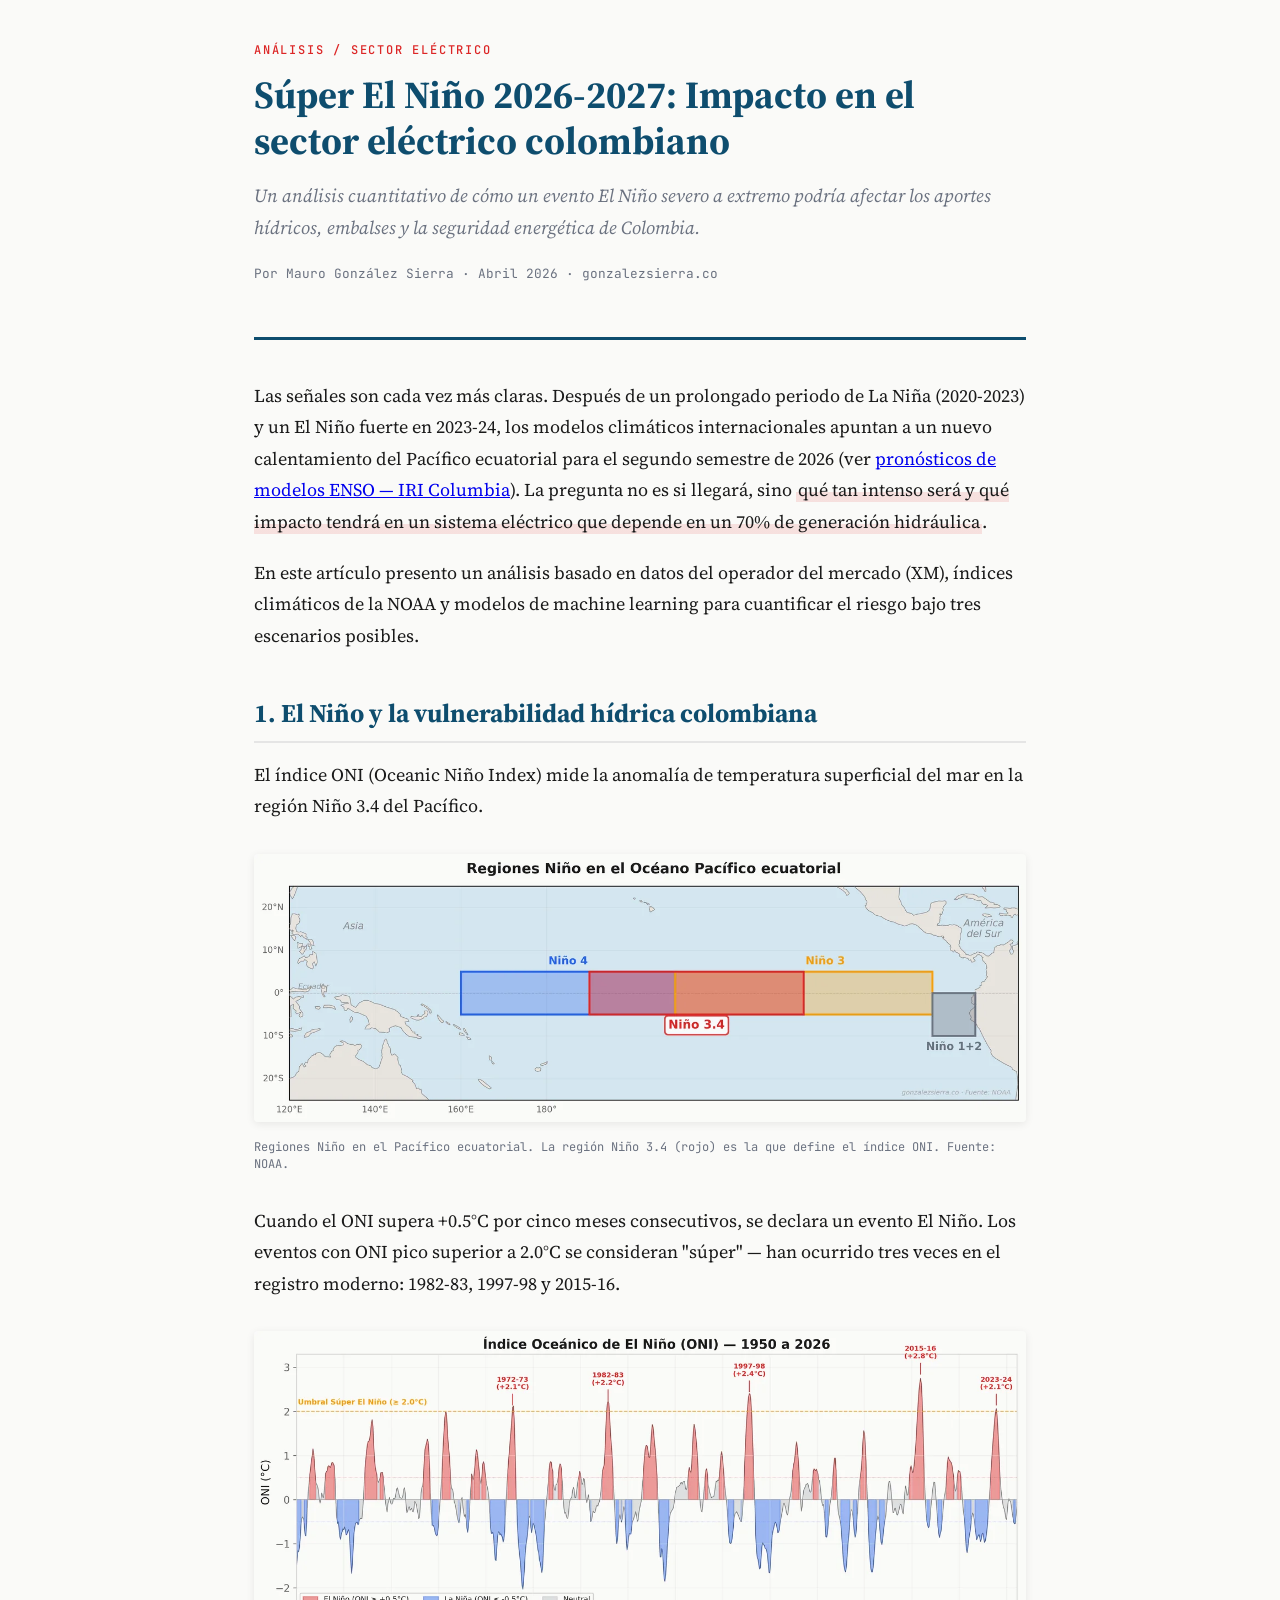
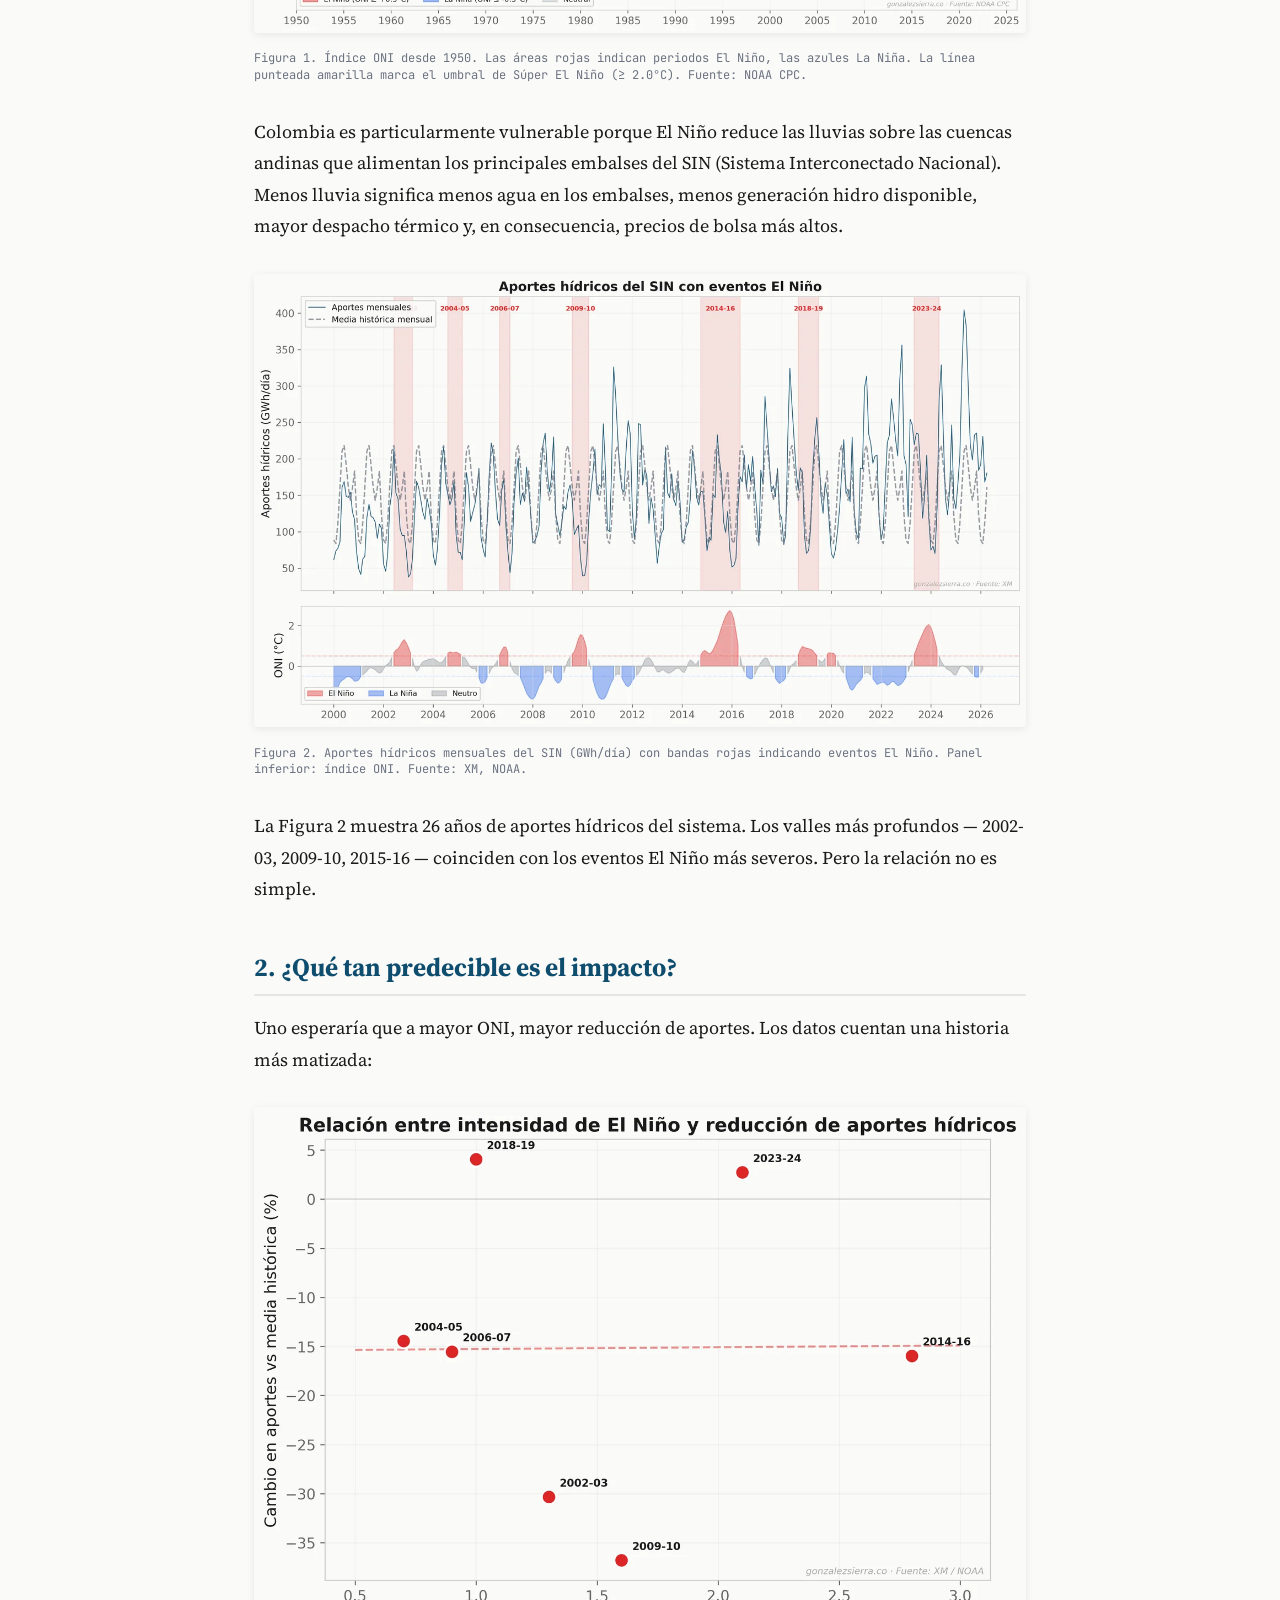
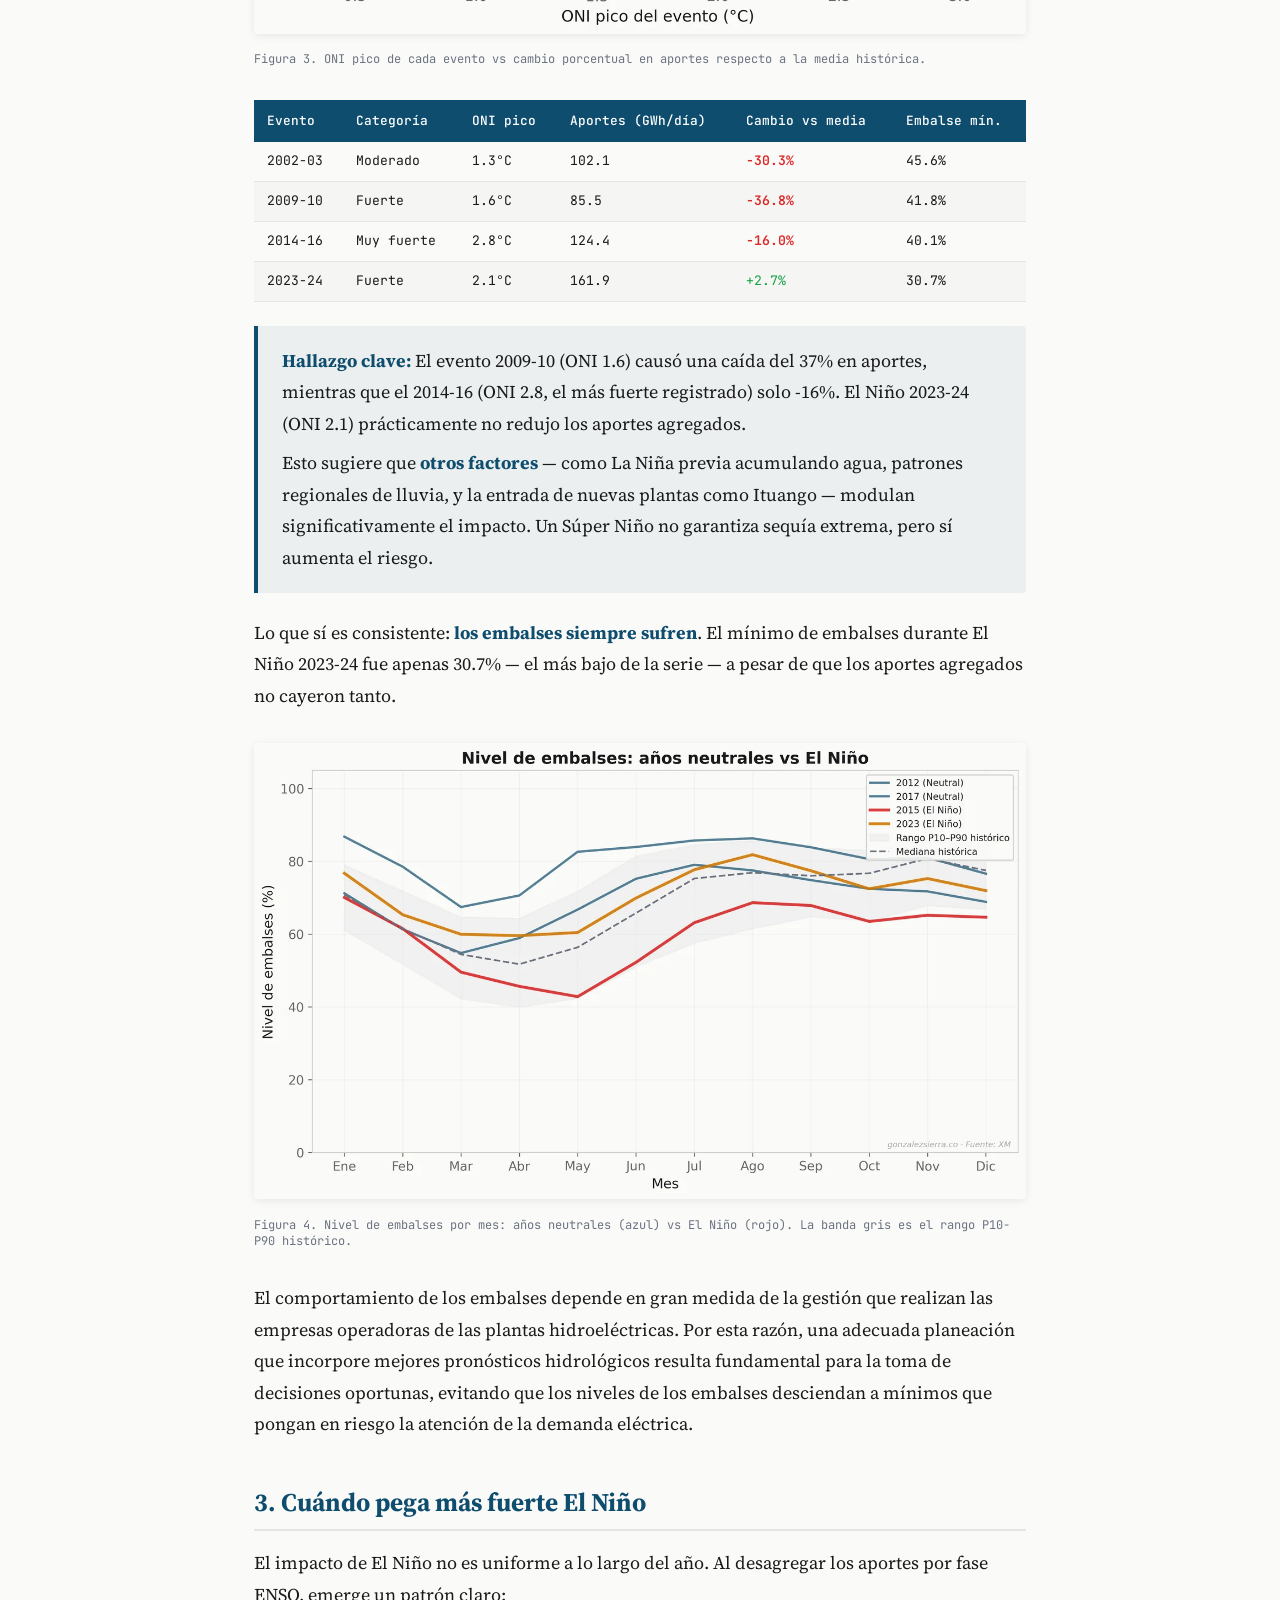
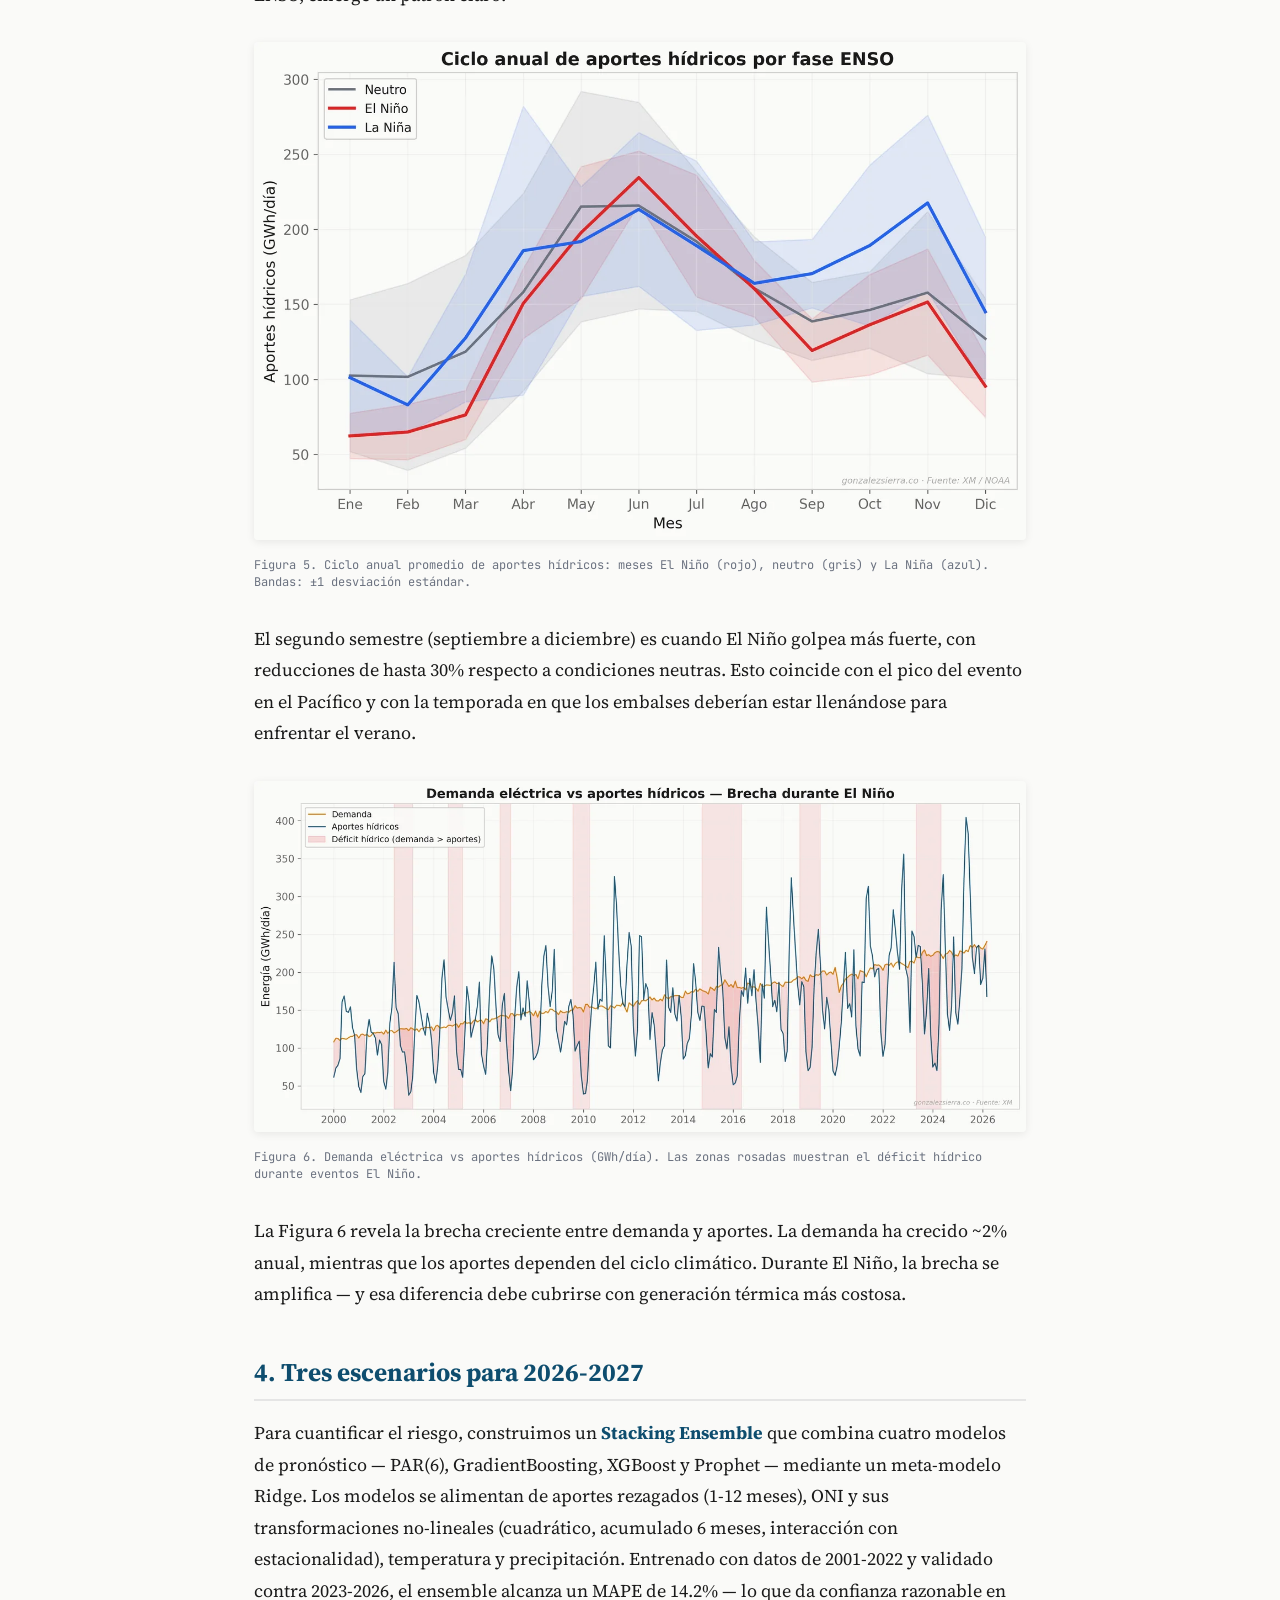
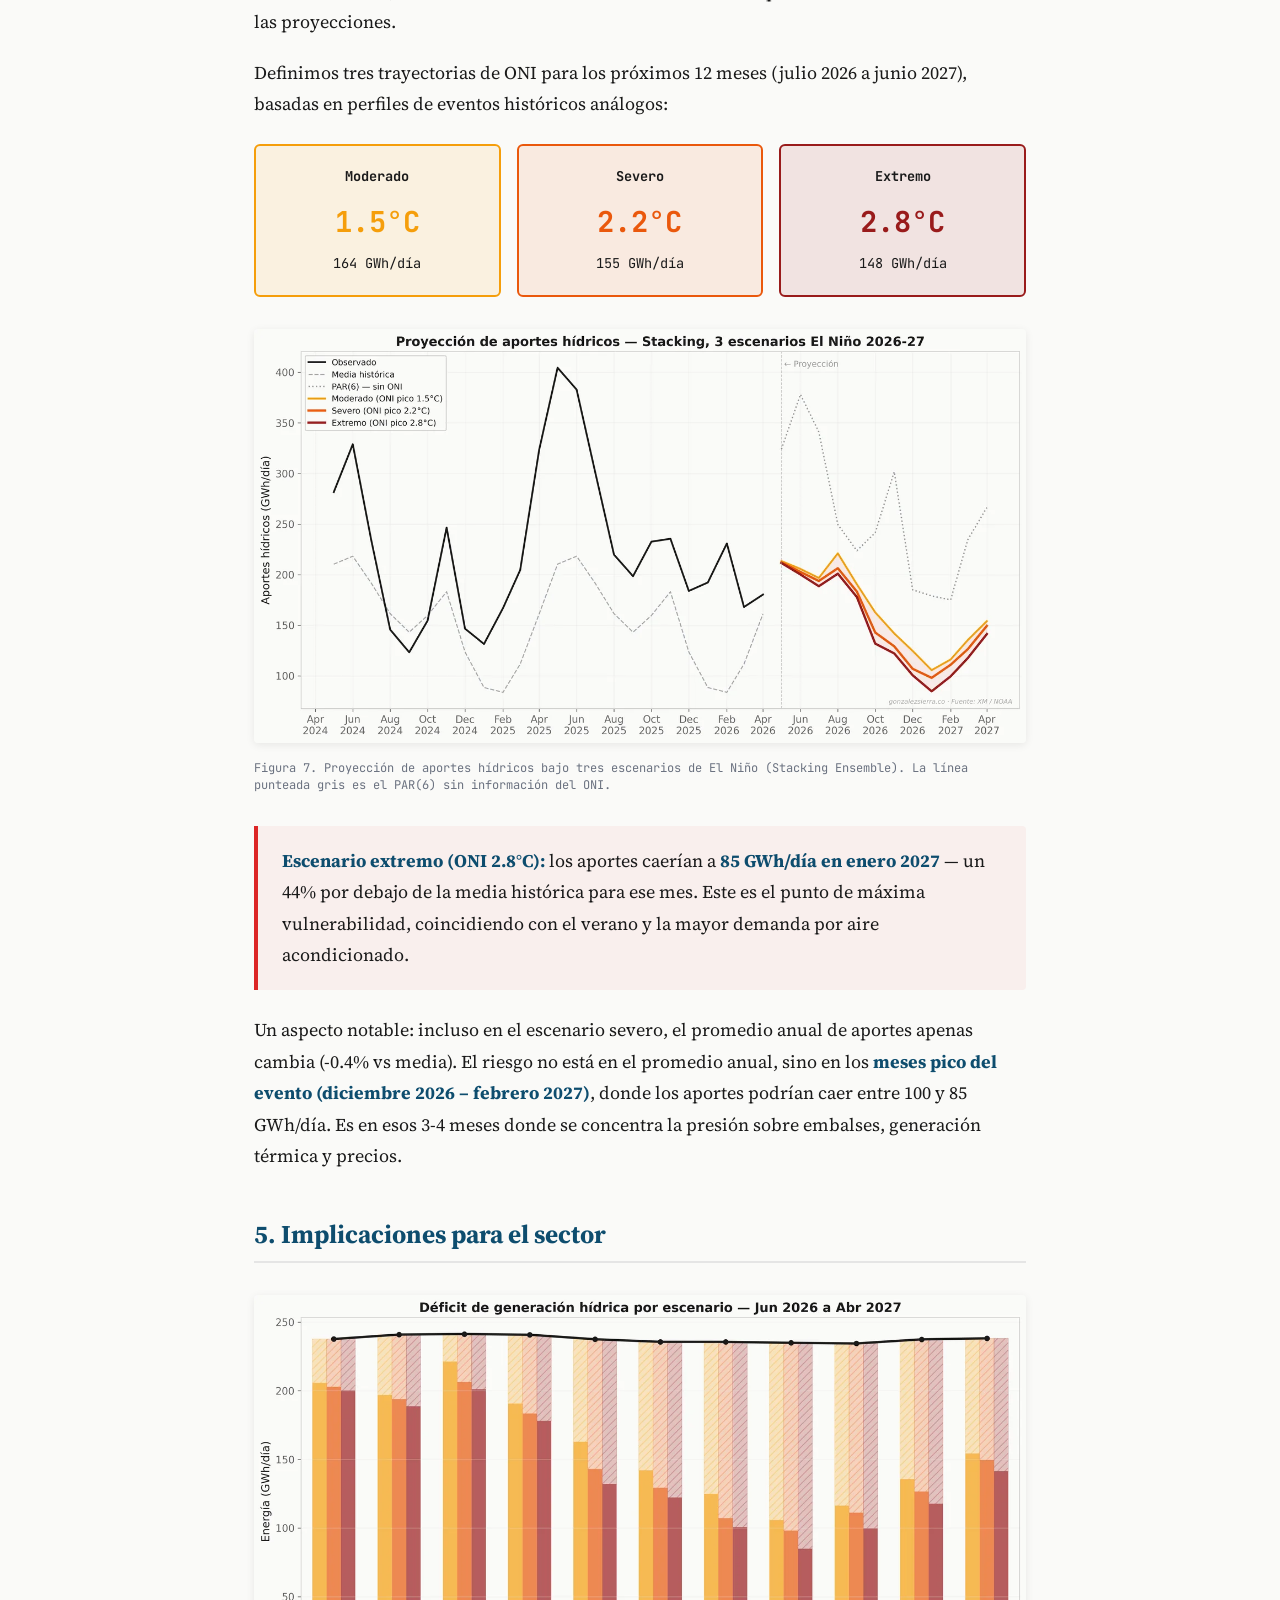
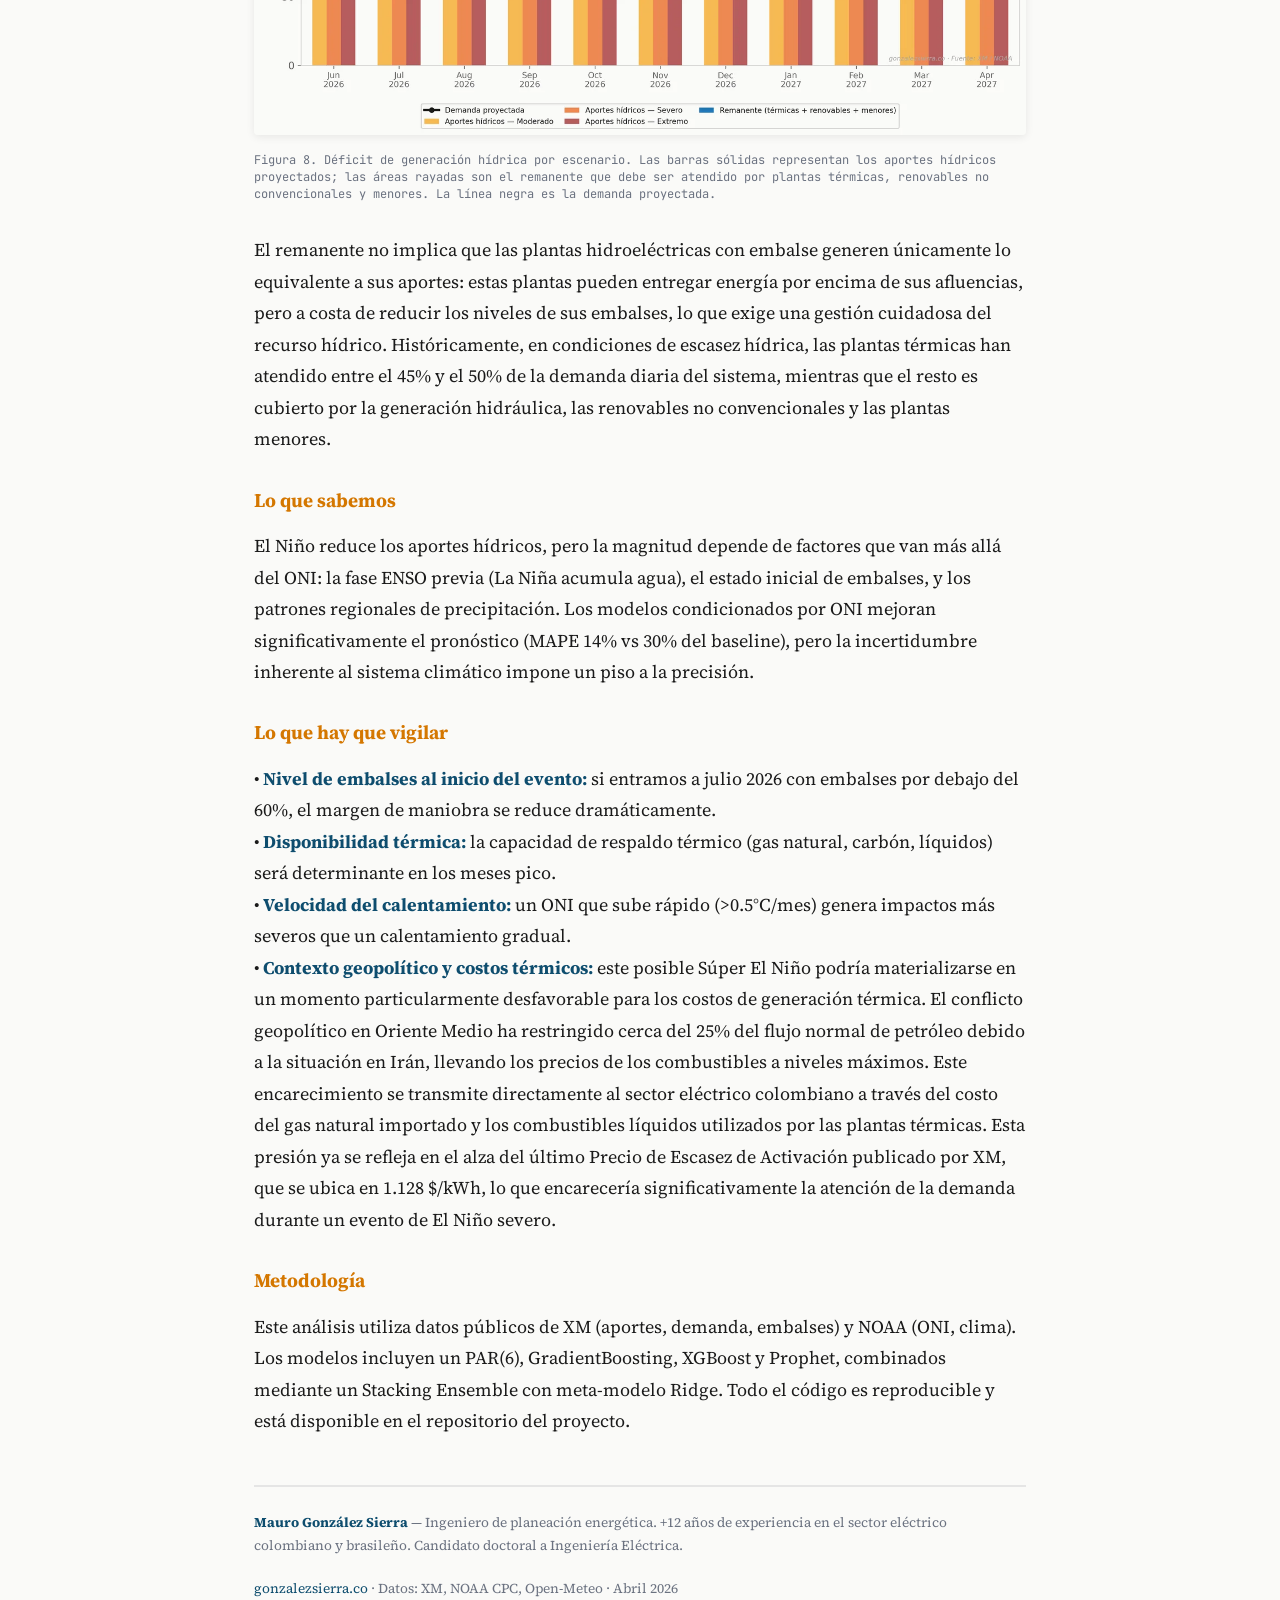
==== estudios/articulo_super_nino_2026.html @ d2aa3b95 "Publicar estudio: Súper El Niño 2026-2027" ====
<!DOCTYPE html>
<html lang="es">
<head>
    <meta charset="UTF-8">
    <meta name="viewport" content="width=device-width, initial-scale=1.0">
    <title>Súper El Niño 2026-2027: Impacto en el sector eléctrico colombiano</title>
    <style>
        @import url('https://fonts.googleapis.com/css2?family=Source+Serif+4:ital,wght@0,400;0,600;0,700;1,400&family=JetBrains+Mono:wght@400;500&display=swap');

        :root {
            --blue: #0e4d6e;
            --orange: #d47700;
            --red-nino: #dc2626;
            --blue-nina: #2563eb;
            --bg: #fafaf8;
            --text: #1a1a1a;
            --gray: #6b7280;
            --light-gray: #e5e5e5;
        }

        * { margin: 0; padding: 0; box-sizing: border-box; }

        body {
            font-family: 'Source Serif 4', Georgia, serif;
            background: var(--bg);
            color: var(--text);
            line-height: 1.75;
            font-size: 18px;
        }

        .container {
            max-width: 820px;
            margin: 0 auto;
            padding: 2rem 1.5rem;
        }

        /* Header */
        .article-header {
            border-bottom: 3px solid var(--blue);
            padding-bottom: 2rem;
            margin-bottom: 2.5rem;
        }

        .article-header .category {
            font-family: 'JetBrains Mono', monospace;
            font-size: 0.75rem;
            text-transform: uppercase;
            letter-spacing: 0.15em;
            color: var(--red-nino);
            font-weight: 500;
        }

        h1 {
            font-size: 2.4rem;
            line-height: 1.2;
            color: var(--blue);
            margin: 0.5rem 0 1rem;
            font-weight: 700;
        }

        .subtitle {
            font-size: 1.15rem;
            color: var(--gray);
            font-style: italic;
        }

        .meta {
            font-family: 'JetBrains Mono', monospace;
            font-size: 0.8rem;
            color: var(--gray);
            margin-top: 1rem;
        }

        /* Content */
        h2 {
            font-size: 1.6rem;
            color: var(--blue);
            margin: 2.5rem 0 1rem;
            padding-bottom: 0.3rem;
            border-bottom: 2px solid var(--light-gray);
        }

        h3 {
            font-size: 1.2rem;
            color: var(--orange);
            margin: 1.8rem 0 0.8rem;
        }

        p { margin-bottom: 1.2rem; }

        strong { color: var(--blue); }

        .highlight {
            background: linear-gradient(to bottom, transparent 60%, rgba(220, 38, 38, 0.12) 60%);
            padding: 0 2px;
        }

        /* Figures */
        .figure {
            margin: 2rem 0;
        }

        .figure img {
            width: 100%;
            border-radius: 4px;
            box-shadow: 0 2px 8px rgba(0,0,0,0.08);
        }

        .figure figcaption {
            font-family: 'JetBrains Mono', monospace;
            font-size: 0.75rem;
            color: var(--gray);
            margin-top: 0.5rem;
            line-height: 1.4;
        }

        /* Tables */
        table {
            width: 100%;
            border-collapse: collapse;
            margin: 1.5rem 0;
            font-size: 0.9rem;
        }

        th {
            background: var(--blue);
            color: white;
            padding: 0.6rem 0.8rem;
            text-align: left;
            font-family: 'JetBrains Mono', monospace;
            font-size: 0.8rem;
            font-weight: 500;
        }

        td {
            padding: 0.5rem 0.8rem;
            border-bottom: 1px solid var(--light-gray);
            font-family: 'JetBrains Mono', monospace;
            font-size: 0.82rem;
        }

        tr:nth-child(even) { background: rgba(0,0,0,0.02); }

        .value-negative { color: var(--red-nino); font-weight: 600; }
        .value-positive { color: #16a34a; }

        /* Callout */
        .callout {
            background: rgba(14, 77, 110, 0.06);
            border-left: 4px solid var(--blue);
            padding: 1.2rem 1.5rem;
            margin: 1.5rem 0;
            border-radius: 0 4px 4px 0;
        }

        .callout-warning {
            background: rgba(220, 38, 38, 0.05);
            border-left-color: var(--red-nino);
        }

        .callout p { margin-bottom: 0.5rem; }
        .callout p:last-child { margin-bottom: 0; }

        /* Model comparison */
        .model-grid {
            display: grid;
            grid-template-columns: 1fr 1fr;
            gap: 1rem;
            margin: 1.5rem 0;
        }

        .model-card {
            background: white;
            border: 1px solid var(--light-gray);
            border-radius: 6px;
            padding: 1rem;
        }

        .model-card h4 {
            font-family: 'JetBrains Mono', monospace;
            font-size: 0.85rem;
            color: var(--blue);
            margin-bottom: 0.3rem;
        }

        .model-card .metric {
            font-family: 'JetBrains Mono', monospace;
            font-size: 1.4rem;
            font-weight: 600;
            color: var(--orange);
        }

        .model-card .label {
            font-size: 0.8rem;
            color: var(--gray);
        }

        /* Scenario cards */
        .scenario-grid {
            display: grid;
            grid-template-columns: 1fr 1fr 1fr;
            gap: 1rem;
            margin: 1.5rem 0;
        }

        .scenario-card {
            border-radius: 6px;
            padding: 1.2rem;
            text-align: center;
        }

        .scenario-card.moderate { background: rgba(245, 158, 11, 0.1); border: 2px solid #f59e0b; }
        .scenario-card.severe { background: rgba(234, 88, 12, 0.1); border: 2px solid #ea580c; }
        .scenario-card.extreme { background: rgba(153, 27, 27, 0.1); border: 2px solid #991b1b; }

        .scenario-card h4 {
            font-family: 'JetBrains Mono', monospace;
            font-size: 0.85rem;
            margin-bottom: 0.5rem;
        }

        .scenario-card .oni {
            font-family: 'JetBrains Mono', monospace;
            font-size: 1.8rem;
            font-weight: 700;
        }

        .scenario-card .impact {
            font-family: 'JetBrains Mono', monospace;
            font-size: 0.85rem;
            margin-top: 0.3rem;
        }

        /* Footer */
        .article-footer {
            margin-top: 3rem;
            padding-top: 1.5rem;
            border-top: 2px solid var(--light-gray);
            font-size: 0.85rem;
            color: var(--gray);
        }

        .article-footer a {
            color: var(--blue);
            text-decoration: none;
        }

        @media (max-width: 600px) {
            h1 { font-size: 1.8rem; }
            .scenario-grid { grid-template-columns: 1fr; }
            .model-grid { grid-template-columns: 1fr; }
        }
    </style>
</head>
<body>
<div class="container">

    <header class="article-header">
        <span class="category">Análisis / Sector Eléctrico</span>
        <h1>Súper El Niño 2026-2027: Impacto en el sector eléctrico colombiano</h1>
        <p class="subtitle">Un análisis cuantitativo de cómo un evento El Niño severo a extremo podría afectar los aportes hídricos, embalses y la seguridad energética de Colombia.</p>
        <p class="meta">Por Mauro González Sierra · Abril 2026 · gonzalezsierra.co</p>
    </header>

    <!-- ============================================ -->
    <!-- INTRO -->
    <!-- ============================================ -->
    <p>Las señales son cada vez más claras. Después de un prolongado periodo de La Niña (2020-2023) y un El Niño fuerte en 2023-24, los modelos climáticos internacionales apuntan a un nuevo calentamiento del Pacífico ecuatorial para el segundo semestre de 2026 (ver <a href="https://iri.columbia.edu/our-expertise/climate/forecasts/enso/current/" target="_blank">pronósticos de modelos ENSO — IRI Columbia</a>). La pregunta no es si llegará, sino <span class="highlight">qué tan intenso será y qué impacto tendrá en un sistema eléctrico que depende en un 70% de generación hidráulica</span>.</p>

    <p>En este artículo presento un análisis basado en datos del operador del mercado (XM), índices climáticos de la NOAA y modelos de machine learning para cuantificar el riesgo bajo tres escenarios posibles.</p>

    <!-- ============================================ -->
    <!-- SECTION 1: CONTEXT -->
    <!-- ============================================ -->
    <h2>1. El Niño y la vulnerabilidad hídrica colombiana</h2>

    <p>El índice ONI (Oceanic Niño Index) mide la anomalía de temperatura superficial del mar en la región Niño 3.4 del Pacífico.</p>

    <figure class="figure">
        <img src="assets_supernino/web/fig_nino_regions.webp" alt="Regiones Niño en el Océano Pacífico ecuatorial">
        <figcaption>Regiones Niño en el Pacífico ecuatorial. La región Niño 3.4 (rojo) es la que define el índice ONI. Fuente: NOAA.</figcaption>
    </figure>

    <p>Cuando el ONI supera +0.5°C por cinco meses consecutivos, se declara un evento El Niño. Los eventos con ONI pico superior a 2.0°C se consideran "súper" — han ocurrido tres veces en el registro moderno: 1982-83, 1997-98 y 2015-16.</p>

    <figure class="figure">
        <img src="assets_supernino/web/fig00_oni_historico.webp" alt="Índice Oceánico de El Niño (ONI) — 1950 a 2026">
        <figcaption>Figura 1. Índice ONI desde 1950. Las áreas rojas indican periodos El Niño, las azules La Niña. La línea punteada amarilla marca el umbral de Súper El Niño (≥ 2.0°C). Fuente: NOAA CPC.</figcaption>
    </figure>

    <p>Colombia es particularmente vulnerable porque El Niño reduce las lluvias sobre las cuencas andinas que alimentan los principales embalses del SIN (Sistema Interconectado Nacional). Menos lluvia significa menos agua en los embalses, menos generación hidro disponible, mayor despacho térmico y, en consecuencia, precios de bolsa más altos.</p>

    <figure class="figure">
        <img src="assets_supernino/web/fig01_aportes_con_nino.webp" alt="Aportes hídricos del SIN con eventos El Niño">
        <figcaption>Figura 2. Aportes hídricos mensuales del SIN (GWh/día) con bandas rojas indicando eventos El Niño. Panel inferior: índice ONI. Fuente: XM, NOAA.</figcaption>
    </figure>

    <p>La Figura 2 muestra 26 años de aportes hídricos del sistema. Los valles más profundos — 2002-03, 2009-10, 2015-16 — coinciden con los eventos El Niño más severos. Pero la relación no es simple.</p>

    <!-- ============================================ -->
    <!-- SECTION 2: HISTORICAL ANALYSIS -->
    <!-- ============================================ -->
    <h2>2. ¿Qué tan predecible es el impacto?</h2>

    <p>Uno esperaría que a mayor ONI, mayor reducción de aportes. Los datos cuentan una historia más matizada:</p>

    <figure class="figure">
        <img src="assets_supernino/web/fig02_scatter_oni_vs_aportes.webp" alt="Relación ONI vs aportes hídricos">
        <figcaption>Figura 3. ONI pico de cada evento vs cambio porcentual en aportes respecto a la media histórica.</figcaption>
    </figure>

    <table>
        <thead>
            <tr>
                <th>Evento</th>
                <th>Categoría</th>
                <th>ONI pico</th>
                <th>Aportes (GWh/día)</th>
                <th>Cambio vs media</th>
                <th>Embalse mín.</th>
            </tr>
        </thead>
        <tbody>
            <tr><td>2002-03</td><td>Moderado</td><td>1.3°C</td><td>102.1</td><td class="value-negative">-30.3%</td><td>45.6%</td></tr>
            <tr><td>2009-10</td><td>Fuerte</td><td>1.6°C</td><td>85.5</td><td class="value-negative">-36.8%</td><td>41.8%</td></tr>
            <tr><td>2014-16</td><td>Muy fuerte</td><td>2.8°C</td><td>124.4</td><td class="value-negative">-16.0%</td><td>40.1%</td></tr>
            <tr><td>2023-24</td><td>Fuerte</td><td>2.1°C</td><td>161.9</td><td class="value-positive">+2.7%</td><td>30.7%</td></tr>
        </tbody>
    </table>

    <div class="callout">
        <p><strong>Hallazgo clave:</strong> El evento 2009-10 (ONI 1.6) causó una caída del 37% en aportes, mientras que el 2014-16 (ONI 2.8, el más fuerte registrado) solo -16%. El Niño 2023-24 (ONI 2.1) prácticamente no redujo los aportes agregados.</p>
        <p>Esto sugiere que <strong>otros factores</strong> — como La Niña previa acumulando agua, patrones regionales de lluvia, y la entrada de nuevas plantas como Ituango — modulan significativamente el impacto. Un Súper Niño no garantiza sequía extrema, pero sí aumenta el riesgo.</p>
    </div>

    <p>Lo que sí es consistente: <strong>los embalses siempre sufren</strong>. El mínimo de embalses durante El Niño 2023-24 fue apenas 30.7% — el más bajo de la serie — a pesar de que los aportes agregados no cayeron tanto.</p>

    <figure class="figure">
        <img src="assets_supernino/web/fig03_embalses_comparados.webp" alt="Embalses: años neutrales vs El Niño">
        <figcaption>Figura 4. Nivel de embalses por mes: años neutrales (azul) vs El Niño (rojo). La banda gris es el rango P10-P90 histórico.</figcaption>
    </figure>

    <p>El comportamiento de los embalses depende en gran medida de la gestión que realizan las empresas operadoras de las plantas hidroeléctricas. Por esta razón, una adecuada planeación que incorpore mejores pronósticos hidrológicos resulta fundamental para la toma de decisiones oportunas, evitando que los niveles de los embalses desciendan a mínimos que pongan en riesgo la atención de la demanda eléctrica.</p>

    <!-- ============================================ -->
    <!-- SECTION 3: SEASONALITY -->
    <!-- ============================================ -->
    <h2>3. Cuándo pega más fuerte El Niño</h2>

    <p>El impacto de El Niño no es uniforme a lo largo del año. Al desagregar los aportes por fase ENSO, emerge un patrón claro:</p>

    <figure class="figure">
        <img src="assets_supernino/web/fig05_ciclo_anual_aportes.webp" alt="Ciclo anual de aportes por fase ENSO">
        <figcaption>Figura 5. Ciclo anual promedio de aportes hídricos: meses El Niño (rojo), neutro (gris) y La Niña (azul). Bandas: ±1 desviación estándar.</figcaption>
    </figure>

    <p>El segundo semestre (septiembre a diciembre) es cuando El Niño golpea más fuerte, con reducciones de hasta 30% respecto a condiciones neutras. Esto coincide con el pico del evento en el Pacífico y con la temporada en que los embalses deberían estar llenándose para enfrentar el verano.</p>

    <figure class="figure">
        <img src="assets_supernino/web/fig04_demanda_vs_aportes.webp" alt="Demanda vs aportes hídricos">
        <figcaption>Figura 6. Demanda eléctrica vs aportes hídricos (GWh/día). Las zonas rosadas muestran el déficit hídrico durante eventos El Niño.</figcaption>
    </figure>

    <p>La Figura 6 revela la brecha creciente entre demanda y aportes. La demanda ha crecido ~2% anual, mientras que los aportes dependen del ciclo climático. Durante El Niño, la brecha se amplifica — y esa diferencia debe cubrirse con generación térmica más costosa.</p>

    <!-- ============================================ -->
    <!-- SECTION 4: SCENARIOS -->
    <!-- ============================================ -->
    <h2>4. Tres escenarios para 2026-2027</h2>

    <p>Para cuantificar el riesgo, construimos un <strong>Stacking Ensemble</strong> que combina cuatro modelos de pronóstico — PAR(6), GradientBoosting, XGBoost y Prophet — mediante un meta-modelo Ridge. Los modelos se alimentan de aportes rezagados (1-12 meses), ONI y sus transformaciones no-lineales (cuadrático, acumulado 6 meses, interacción con estacionalidad), temperatura y precipitación. Entrenado con datos de 2001-2022 y validado contra 2023-2026, el ensemble alcanza un MAPE de 14.2% — lo que da confianza razonable en las proyecciones.</p>

    <p>Definimos tres trayectorias de ONI para los próximos 12 meses (julio 2026 a junio 2027), basadas en perfiles de eventos históricos análogos:</p>

    <div class="scenario-grid">
        <div class="scenario-card moderate">
            <h4>Moderado</h4>
            <div class="oni" style="color: #f59e0b;">1.5°C</div>
            <div class="impact">164 GWh/día</div>
        </div>
        <div class="scenario-card severe">
            <h4>Severo</h4>
            <div class="oni" style="color: #ea580c;">2.2°C</div>
            <div class="impact">155 GWh/día</div>
        </div>
        <div class="scenario-card extreme">
            <h4>Extremo</h4>
            <div class="oni" style="color: #991b1b;">2.8°C</div>
            <div class="impact">148 GWh/día</div>
        </div>
    </div>

    <figure class="figure">
        <img src="assets_supernino/web/fig07_proyeccion_caudales.webp" alt="Proyección de caudales por escenario">
        <figcaption>Figura 7. Proyección de aportes hídricos bajo tres escenarios de El Niño (Stacking Ensemble). La línea punteada gris es el PAR(6) sin información del ONI.</figcaption>
    </figure>

    <div class="callout callout-warning">
        <p><strong>Escenario extremo (ONI 2.8°C):</strong> los aportes caerían a <strong>85 GWh/día en enero 2027</strong> — un 44% por debajo de la media histórica para ese mes. Este es el punto de máxima vulnerabilidad, coincidiendo con el verano y la mayor demanda por aire acondicionado.</p>
    </div>

    <p>Un aspecto notable: incluso en el escenario severo, el promedio anual de aportes apenas cambia (-0.4% vs media). El riesgo no está en el promedio anual, sino en los <strong>meses pico del evento (diciembre 2026 – febrero 2027)</strong>, donde los aportes podrían caer entre 100 y 85 GWh/día. Es en esos 3-4 meses donde se concentra la presión sobre embalses, generación térmica y precios.</p>

    <!-- ============================================ -->
    <!-- SECTION 5: CONCLUSIONS -->
    <!-- ============================================ -->
    <h2>5. Implicaciones para el sector</h2>

    <figure class="figure">
        <img src="assets_supernino/web/fig08_deficit_hidrico.webp" alt="Déficit de generación hídrica por escenario">
        <figcaption>Figura 8. Déficit de generación hídrica por escenario. Las barras sólidas representan los aportes hídricos proyectados; las áreas rayadas son el remanente que debe ser atendido por plantas térmicas, renovables no convencionales y menores. La línea negra es la demanda proyectada.</figcaption>
    </figure>

    <p>El remanente no implica que las plantas hidroeléctricas con embalse generen únicamente lo equivalente a sus aportes: estas plantas pueden entregar energía por encima de sus afluencias, pero a costa de reducir los niveles de sus embalses, lo que exige una gestión cuidadosa del recurso hídrico. Históricamente, en condiciones de escasez hídrica, las plantas térmicas han atendido entre el 45% y el 50% de la demanda diaria del sistema, mientras que el resto es cubierto por la generación hidráulica, las renovables no convencionales y las plantas menores.</p>

    <h3>Lo que sabemos</h3>
    <p>El Niño reduce los aportes hídricos, pero la magnitud depende de factores que van más allá del ONI: la fase ENSO previa (La Niña acumula agua), el estado inicial de embalses, y los patrones regionales de precipitación. Los modelos condicionados por ONI mejoran significativamente el pronóstico (MAPE 14% vs 30% del baseline), pero la incertidumbre inherente al sistema climático impone un piso a la precisión.</p>

    <h3>Lo que hay que vigilar</h3>
    <p>• <strong>Nivel de embalses al inicio del evento:</strong> si entramos a julio 2026 con embalses por debajo del 60%, el margen de maniobra se reduce dramáticamente.<br>
    • <strong>Disponibilidad térmica:</strong> la capacidad de respaldo térmico (gas natural, carbón, líquidos) será determinante en los meses pico.<br>
    • <strong>Velocidad del calentamiento:</strong> un ONI que sube rápido (>0.5°C/mes) genera impactos más severos que un calentamiento gradual.<br>
    • <strong>Contexto geopolítico y costos térmicos:</strong> este posible Súper El Niño podría materializarse en un momento particularmente desfavorable para los costos de generación térmica. El conflicto geopolítico en Oriente Medio ha restringido cerca del 25% del flujo normal de petróleo debido a la situación en Irán, llevando los precios de los combustibles a niveles máximos. Este encarecimiento se transmite directamente al sector eléctrico colombiano a través del costo del gas natural importado y los combustibles líquidos utilizados por las plantas térmicas. Esta presión ya se refleja en el alza del último Precio de Escasez de Activación publicado por XM, que se ubica en 1.128 $/kWh, lo que encarecería significativamente la atención de la demanda durante un evento de El Niño severo.</p>

    <h3>Metodología</h3>
    <p>Este análisis utiliza datos públicos de XM (aportes, demanda, embalses) y NOAA (ONI, clima). Los modelos incluyen un PAR(6), GradientBoosting, XGBoost y Prophet, combinados mediante un Stacking Ensemble con meta-modelo Ridge. Todo el código es reproducible y está disponible en el repositorio del proyecto.</p>

    <!-- ============================================ -->
    <!-- FOOTER -->
    <!-- ============================================ -->
    <footer class="article-footer">
        <p><strong>Mauro González Sierra</strong> — Ingeniero de planeación energética. +12 años de experiencia en el sector eléctrico colombiano y brasileño. Candidato doctoral a Ingeniería Eléctrica.</p>
        <p style="margin-top: 0.8rem;"><a href="https://gonzalezsierra.co">gonzalezsierra.co</a> · Datos: XM, NOAA CPC, Open-Meteo · Abril 2026</p>
    </footer>

</div>
</body>
</html>
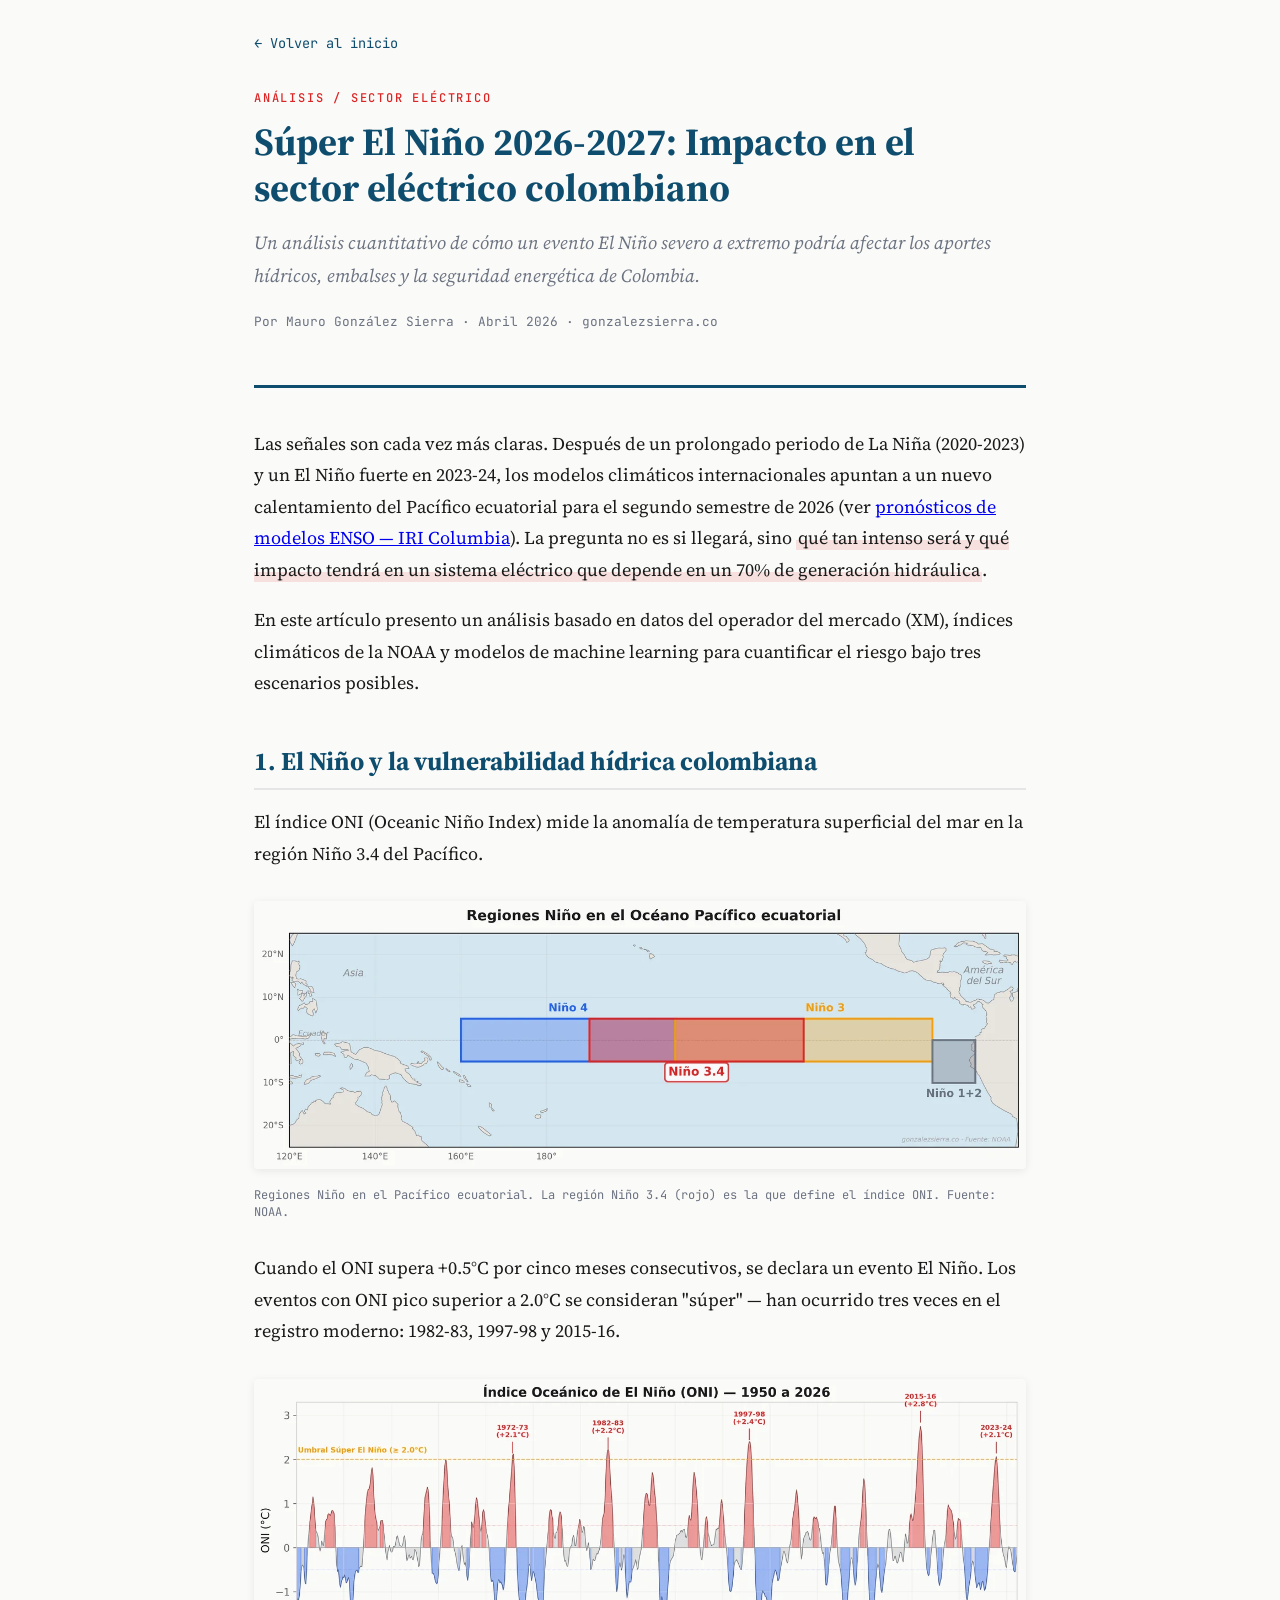
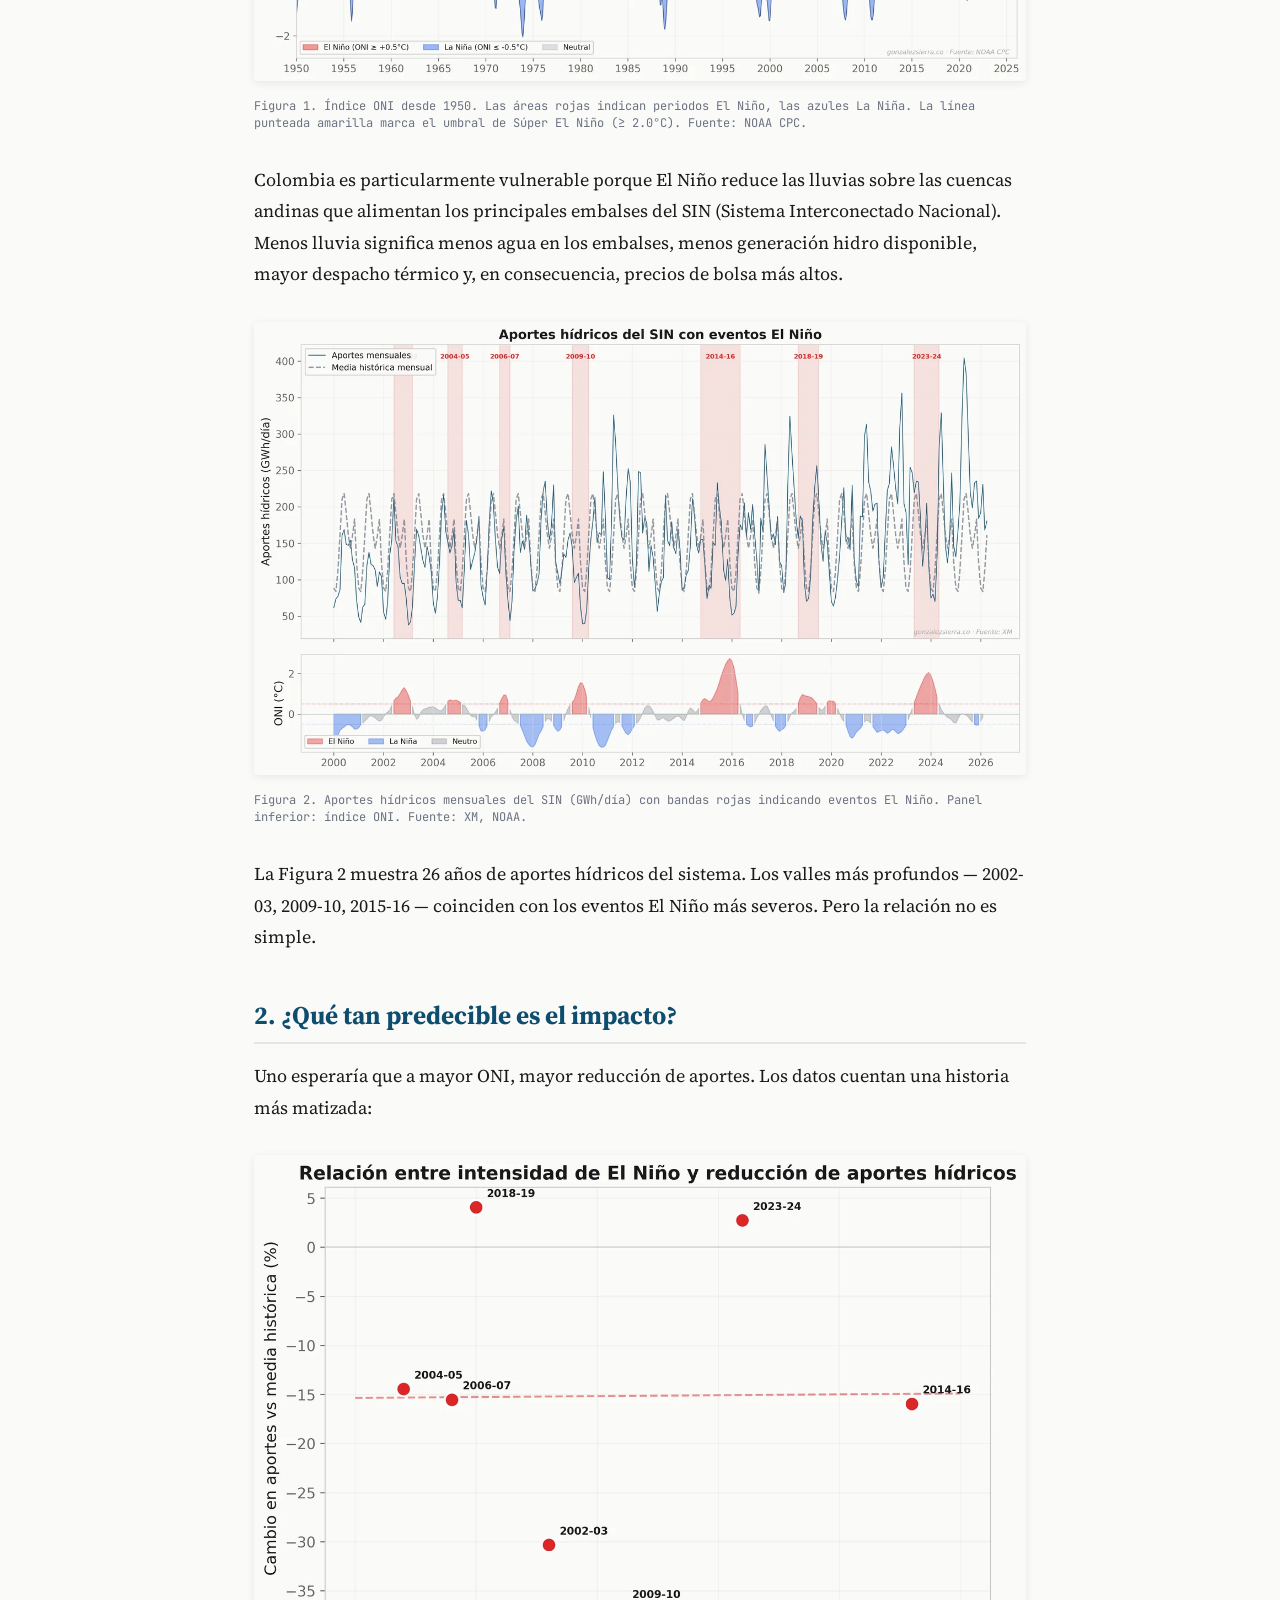
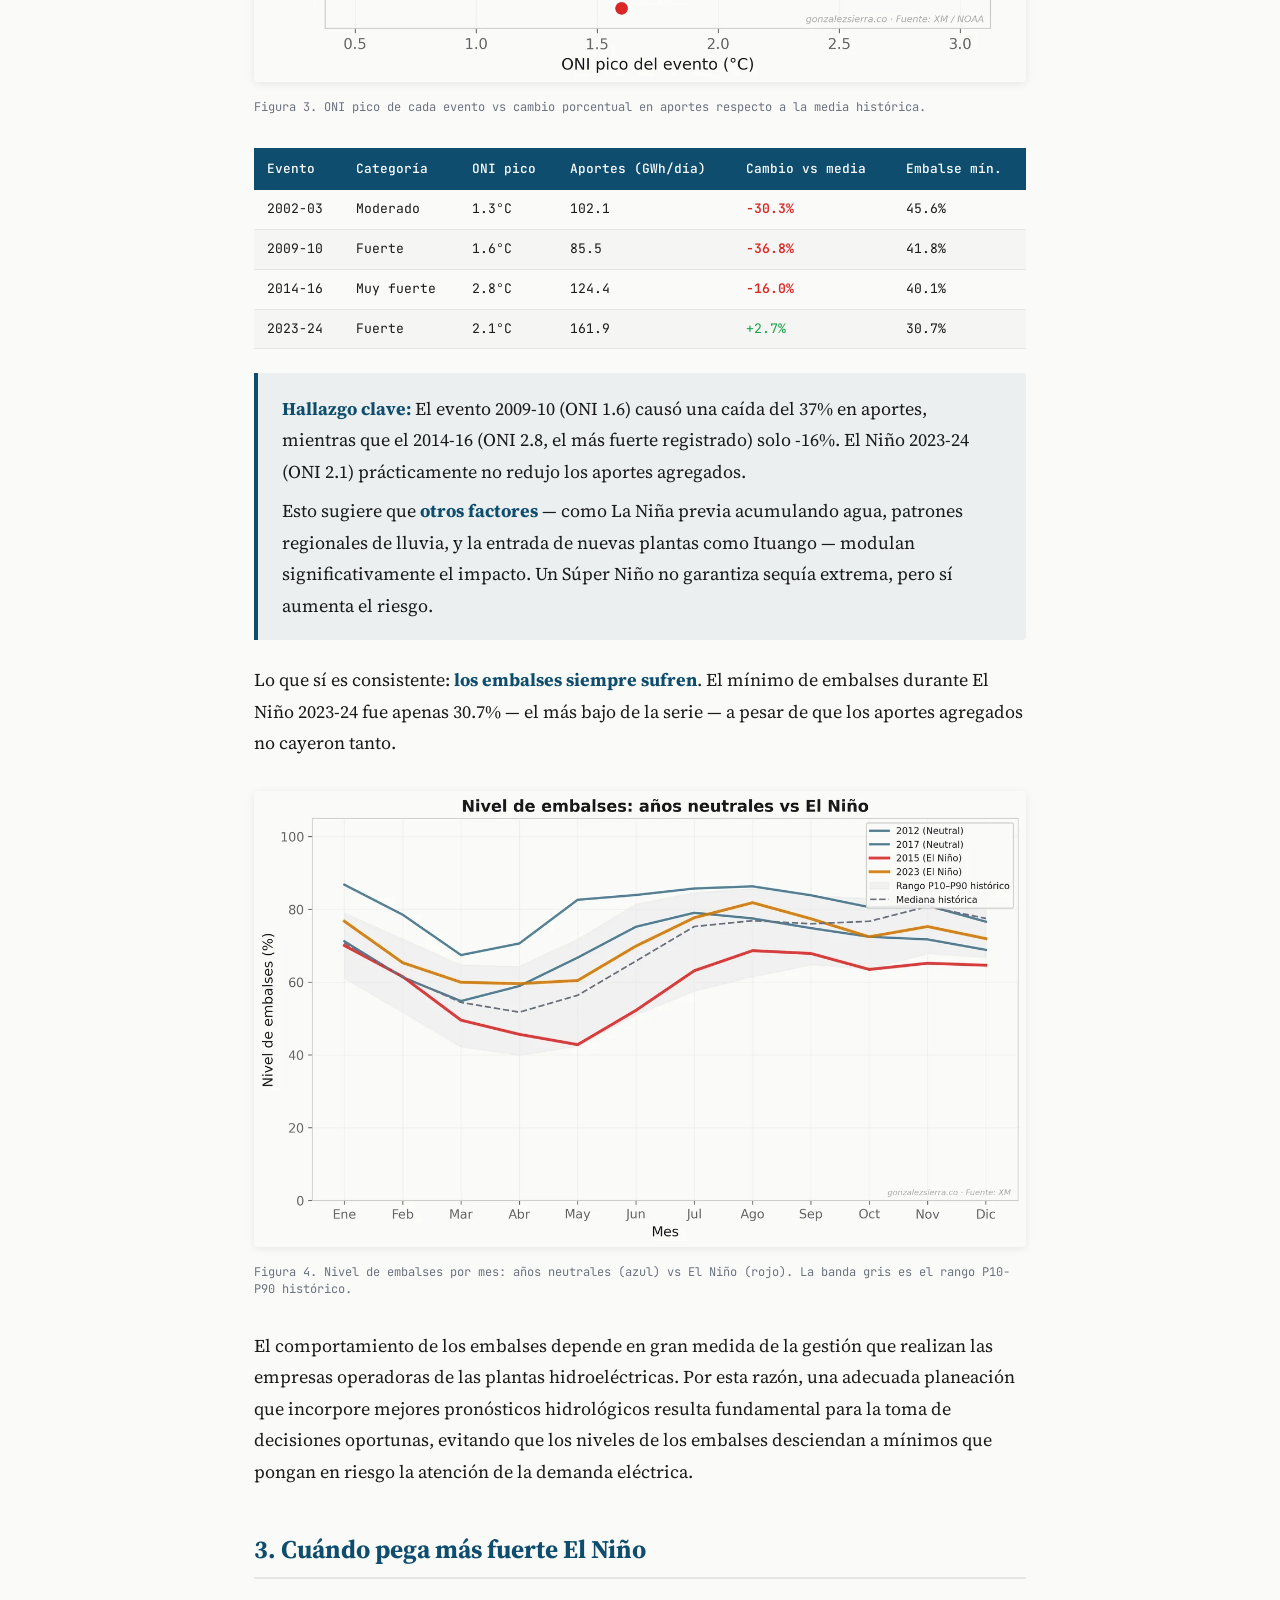
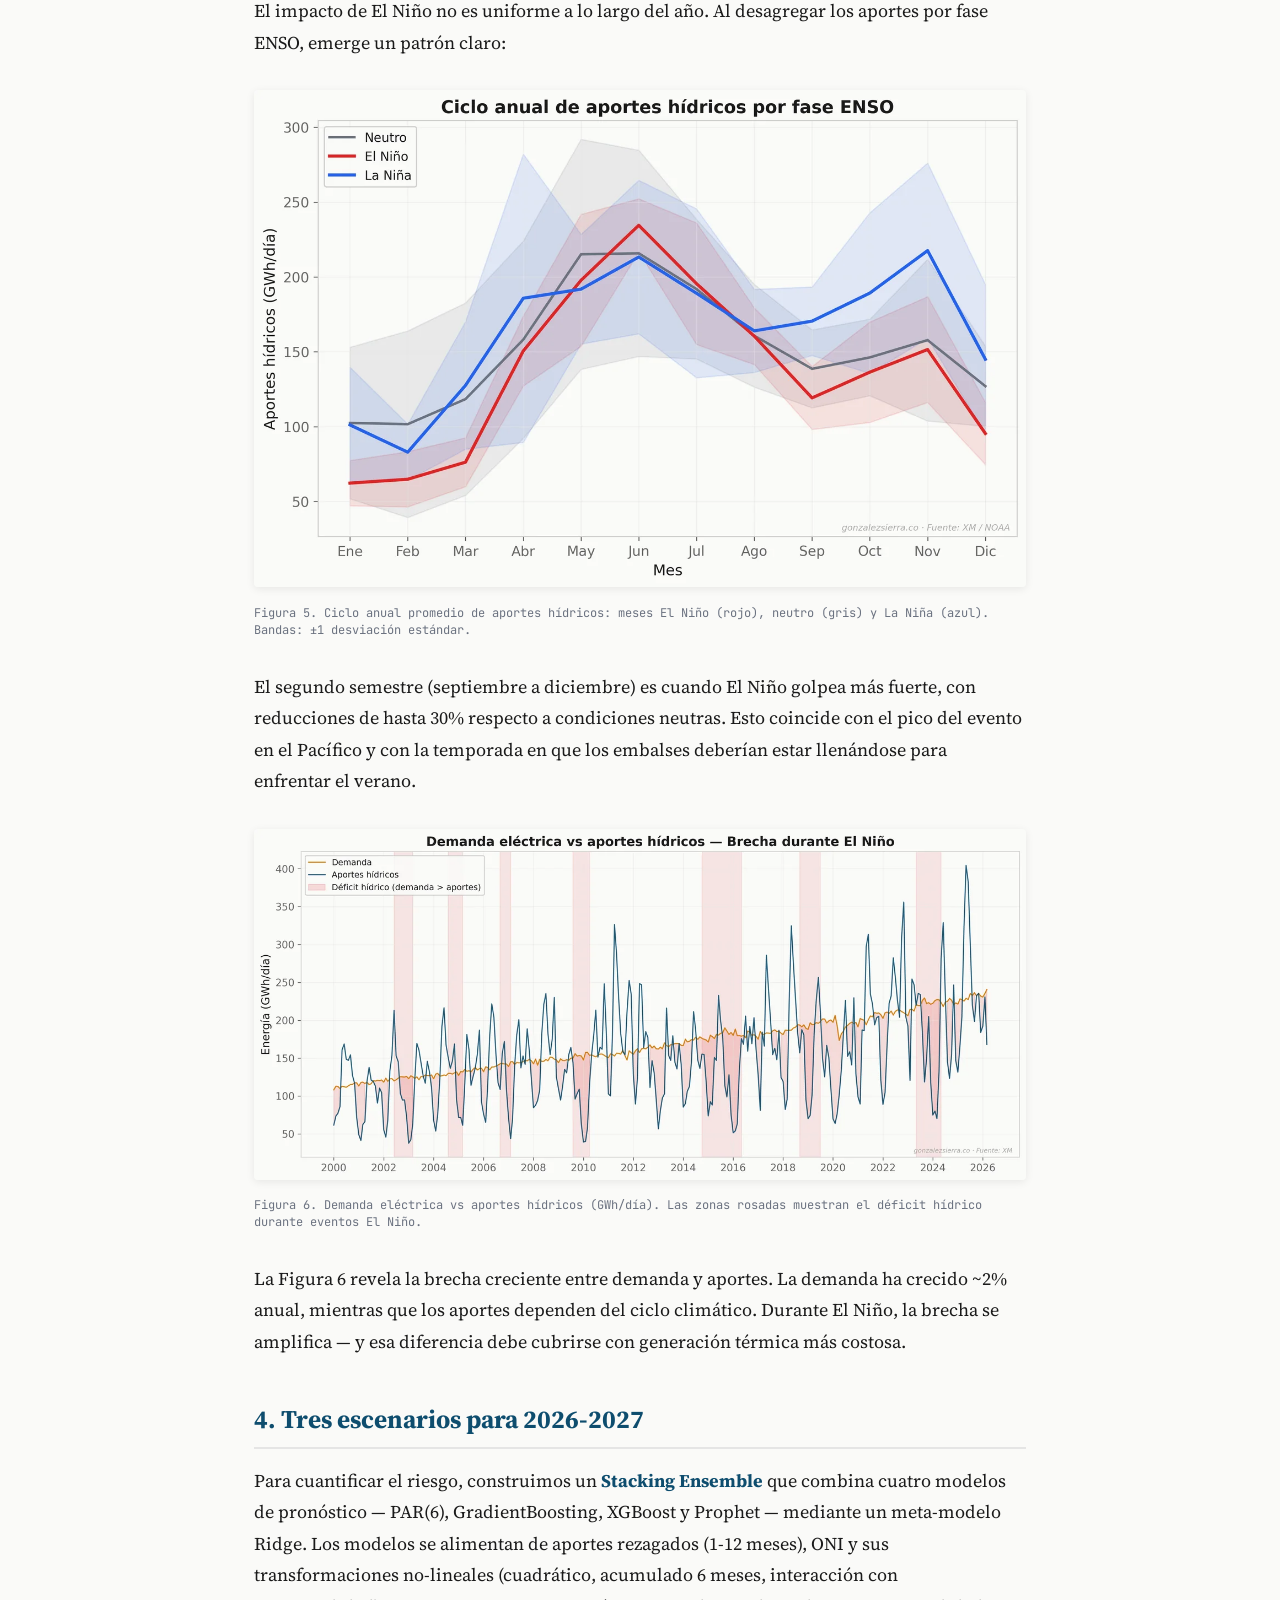
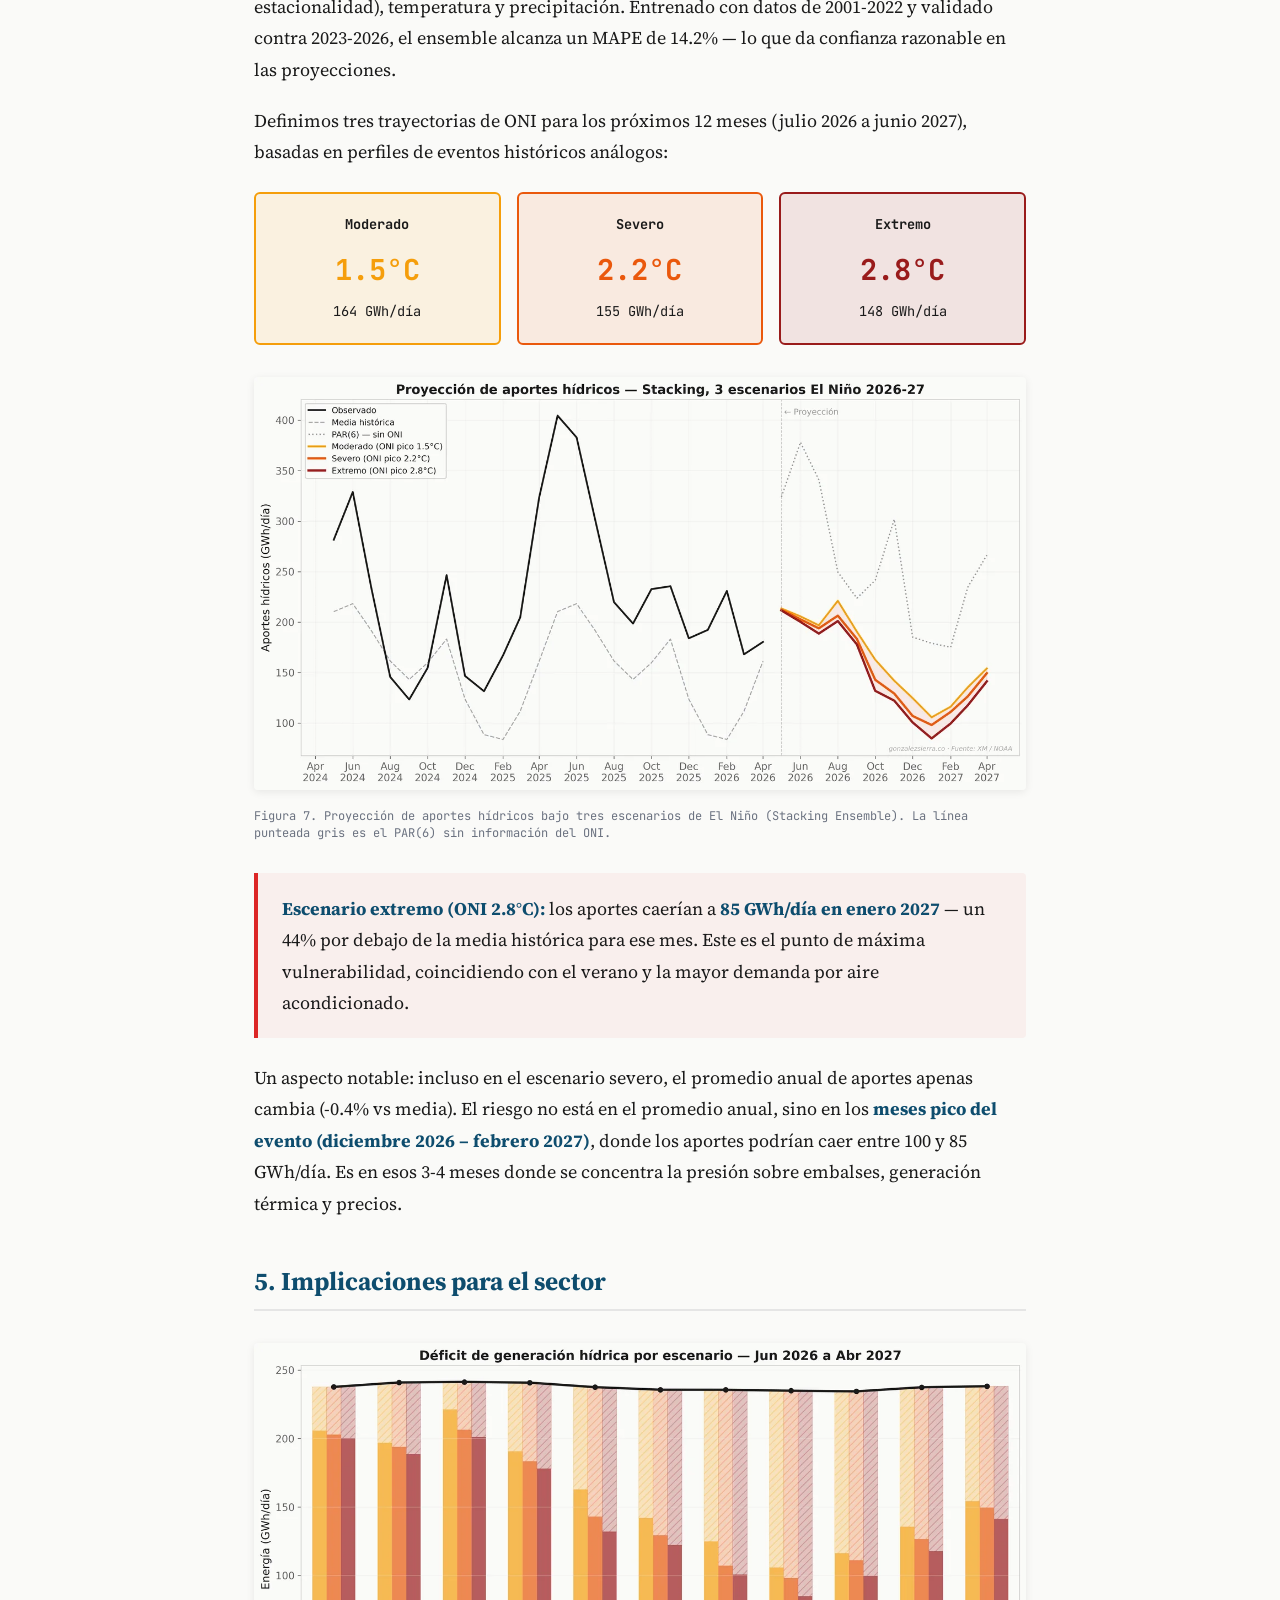
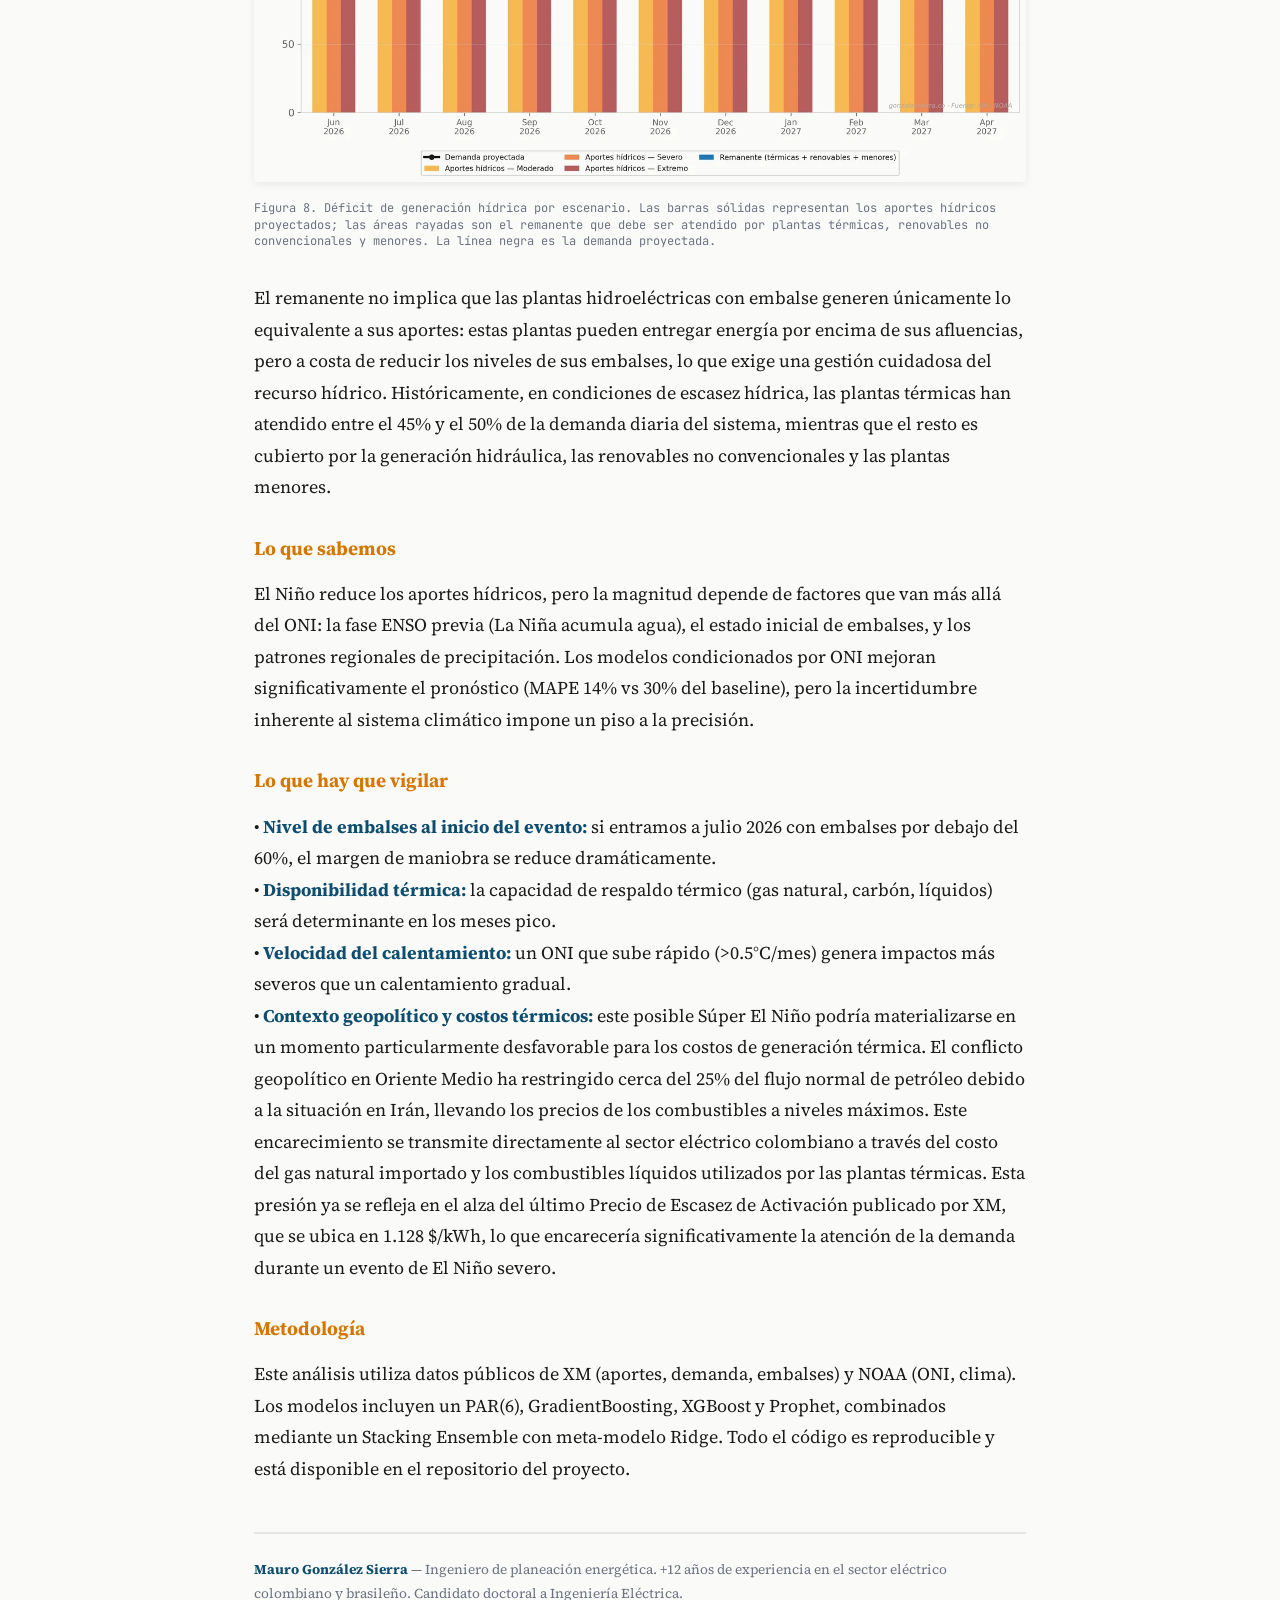
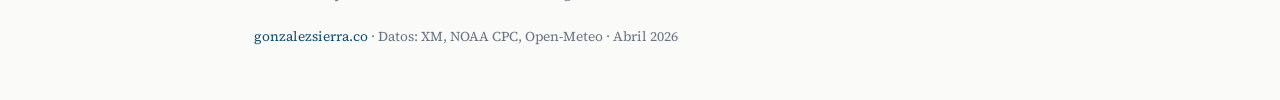
==== commit 9350e1c6: "Corregir rutas de imágenes del artículo Súper El Niño" ====
--- a/estudios/articulo_super_nino_2026.html
+++ b/estudios/articulo_super_nino_2026.html
@@ -254,6 +254,10 @@
 </head>
 <body>
 <div class="container">
+
+    <nav style="margin-bottom: 24px; font-family: 'JetBrains Mono', monospace; font-size: 0.85rem;">
+        <a href="../index.html" style="color: #0e4d6e; text-decoration: none;">← Volver al inicio</a>
+    </nav>
 
     <header class="article-header">
         <span class="category">Análisis / Sector Eléctrico</span>
